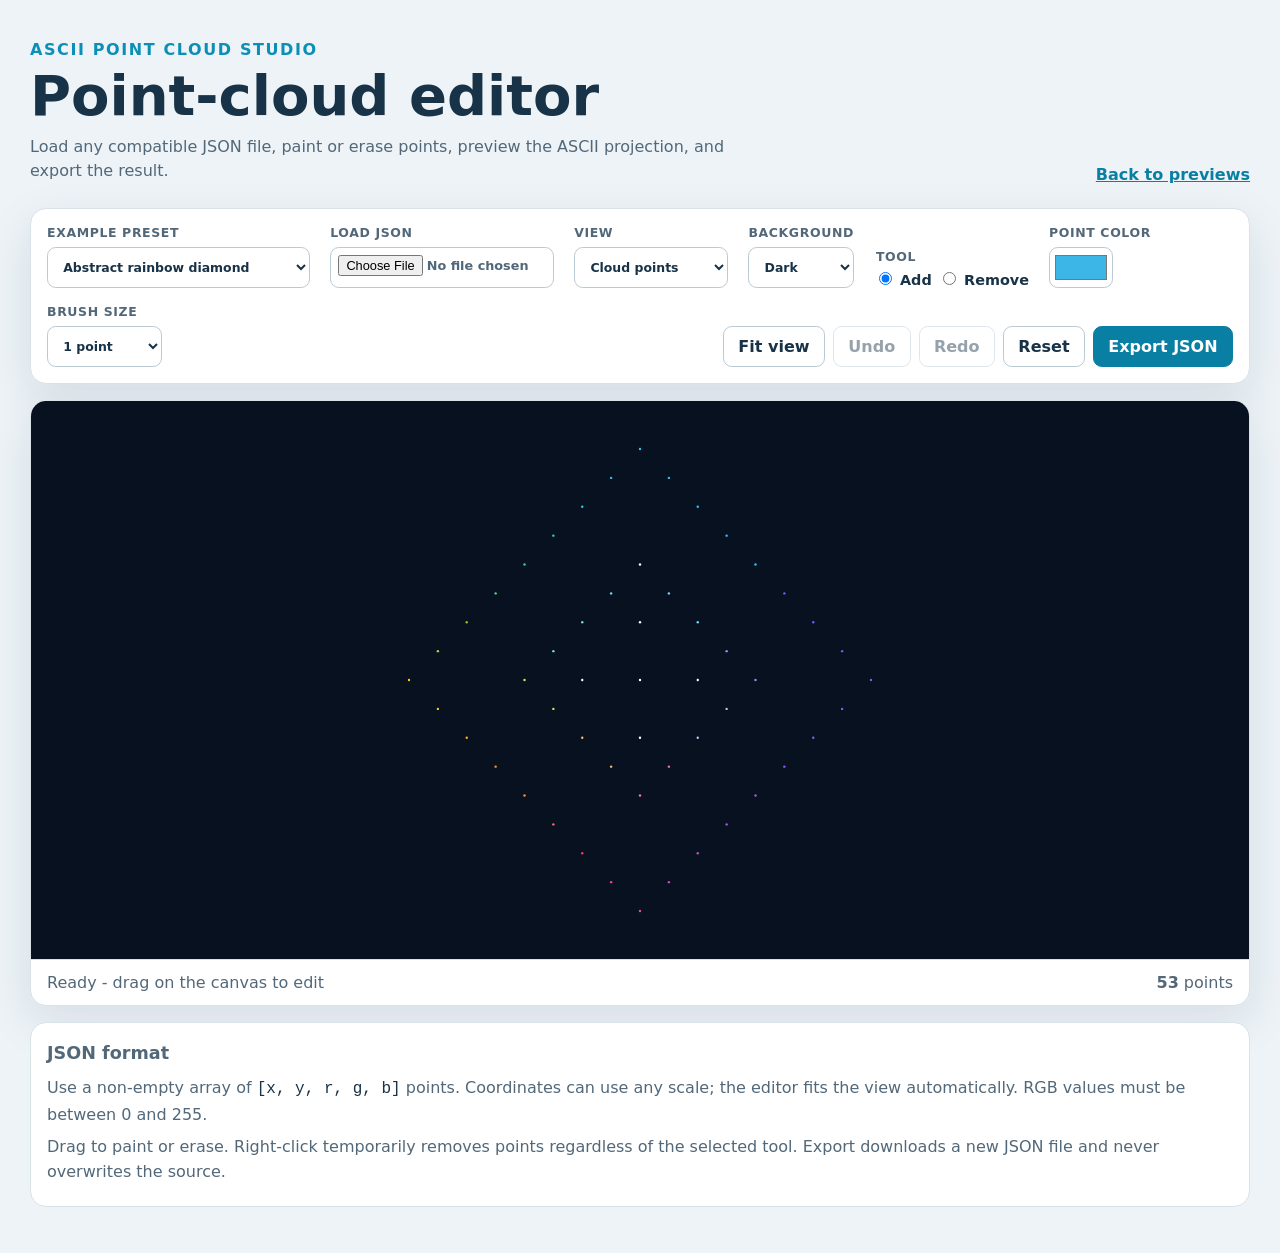
==== editor.html @ 6e560557 "Generalize project as ASCII Point Cloud Studio" ====
<!doctype html>
<html lang="en">
  <head>
    <meta charset="UTF-8" />
    <meta name="viewport" content="width=device-width, initial-scale=1" />
    <meta name="description" content="Edit, preview, and export colored point-cloud JSON data in the browser." />
    <title>Point Cloud Editor - ASCII Point Cloud Studio</title>
    <link rel="stylesheet" href="./styles/point-cloud-editor.css" />
    <script type="module" src="./src/point-cloud-editor.js?v=1"></script>
  </head>
  <body>
    <main>
      <header>
        <div>
          <p class="eyebrow">ASCII Point Cloud Studio</p>
          <h1>Point-cloud editor</h1>
          <p>Load any compatible JSON file, paint or erase points, preview the ASCII projection, and export the result.</p>
        </div>
        <a href="./index.html">Back to previews</a>
      </header>

      <section class="toolbar" aria-label="Editor controls">
        <label>
          Example preset
          <select id="preset">
            <option value="./examples/abstract-diamond.json?v=1" data-background="dark">Abstract rainbow diamond</option>
            <option value="./examples/university-of-haifa-old.json?v=1" data-background="dark">University of Haifa - classic</option>
            <option value="./examples/university-of-haifa-new.json?v=1" data-background="light">University of Haifa - current</option>
          </select>
        </label>

        <label class="file-picker">
          Load JSON
          <input id="json-file" type="file" accept=".json,application/json" />
        </label>

        <label>
          View
          <select id="view-mode">
            <option value="points">Cloud points</option>
            <option value="ascii">ASCII render</option>
          </select>
        </label>

        <label>
          Background
          <select id="background">
            <option value="dark">Dark</option>
            <option value="light">Light</option>
          </select>
        </label>

        <fieldset>
          <legend>Tool</legend>
          <label><input type="radio" name="tool" value="add" checked /> Add</label>
          <label><input type="radio" name="tool" value="remove" /> Remove</label>
        </fieldset>

        <label>
          Point color
          <input id="color" type="color" value="#3cb5e7" />
        </label>

        <label>
          Brush size
          <select id="brush-size">
            <option value="1">1 point</option>
            <option value="3">3 x 3</option>
            <option value="5">5 x 5</option>
          </select>
        </label>

        <div class="actions">
          <button id="fit" type="button">Fit view</button>
          <button id="undo" type="button" disabled>Undo</button>
          <button id="redo" type="button" disabled>Redo</button>
          <button id="reset" type="button">Reset</button>
          <button id="download" class="primary" type="button">Export JSON</button>
        </div>
      </section>

      <section class="workspace">
        <div class="canvas-wrap">
          <canvas id="editor" aria-label="Editable point cloud"></canvas>
        </div>
        <footer>
          <span id="status">Loading...</span>
          <span><strong id="count">0</strong> points</span>
        </footer>
      </section>

      <section class="help">
        <h2>JSON format</h2>
        <p>Use a non-empty array of <code>[x, y, r, g, b]</code> points. Coordinates can use any scale; the editor fits the view automatically. RGB values must be between 0 and 255.</p>
        <p>Drag to paint or erase. Right-click temporarily removes points regardless of the selected tool. Export downloads a new JSON file and never overwrites the source.</p>
      </section>
    </main>
  </body>
</html>
---- styles/point-cloud-editor.css ----
:root {
  color-scheme: light;
  font-family: Inter, ui-sans-serif, system-ui, sans-serif;
  color: #183247;
  background: #edf3f7;
}

* { box-sizing: border-box; }
body { margin: 0; }

main {
  width: min(1220px, calc(100% - 2rem));
  margin: auto;
  padding: 2rem 0 3rem;
}

header {
  display: flex;
  align-items: end;
  justify-content: space-between;
  gap: 2rem;
  margin-bottom: 1.5rem;
}

h1 { margin: 0; font-size: clamp(2rem, 5vw, 3.5rem); }
h2 { margin: 0 0 0.5rem; font-size: 1.1rem; }
header p { max-width: 720px; margin: 0.4rem 0 0; color: #526879; line-height: 1.55; }
.eyebrow { color: #0b8fb7; font-weight: 750; text-transform: uppercase; letter-spacing: 0.1em; }
a { color: #087fa3; font-weight: 700; }

.toolbar,
.workspace,
.help {
  border: 1px solid #d7e2e9;
  border-radius: 1rem;
  background: #fff;
  box-shadow: 0 1rem 3rem rgb(24 50 71 / 10%);
}

.toolbar {
  display: flex;
  flex-wrap: wrap;
  align-items: end;
  gap: 1rem 1.25rem;
  padding: 1rem;
  margin-bottom: 1rem;
}

.toolbar > label,
fieldset {
  display: grid;
  gap: 0.4rem;
  margin: 0;
  color: #526879;
  font-size: 0.78rem;
  font-weight: 750;
  text-transform: uppercase;
  letter-spacing: 0.05em;
}

fieldset { grid-template-columns: auto auto; border: 0; padding: 0; }
legend { margin-bottom: 0.35rem; }
fieldset label { color: #183247; font-size: 0.9rem; text-transform: none; letter-spacing: 0; }

select,
button,
input[type="color"],
input[type="file"] {
  min-height: 2.6rem;
  border: 1px solid #b9cad5;
  border-radius: 0.55rem;
  background: #fff;
  color: #183247;
  font: inherit;
}

select { padding: 0 2rem 0 0.7rem; }
input[type="color"] { width: 4rem; padding: 0.2rem; }
input[type="file"] { max-width: 14rem; padding: 0.45rem; color: #526879; font-size: 0.8rem; text-transform: none; letter-spacing: 0; }
button { padding: 0 0.9rem; font-weight: 700; cursor: pointer; }
button:hover:not(:disabled) { border-color: #0b8fb7; }
button:disabled { cursor: default; opacity: 0.45; }
button.primary { border-color: #087fa3; background: #087fa3; color: #fff; }

.actions { display: flex; flex-wrap: wrap; gap: 0.5rem; margin-left: auto; }
.workspace { overflow: hidden; }
.canvas-wrap { position: relative; min-height: 300px; background: #f8fbfd; }
canvas { display: block; width: 100%; height: min(62vh, 590px); cursor: crosshair; touch-action: none; }

.workspace footer {
  display: flex;
  justify-content: space-between;
  gap: 1rem;
  padding: 0.8rem 1rem;
  border-top: 1px solid #d7e2e9;
  color: #526879;
}

.help { margin-top: 1rem; padding: 1rem; color: #526879; line-height: 1.6; box-shadow: none; }
.help p { margin: 0.35rem 0; }
.help code { color: #183247; font-family: ui-monospace, SFMono-Regular, Consolas, monospace; }

@media (max-width: 760px) {
  header { display: block; }
  header a { display: inline-block; margin-top: 1rem; }
  .actions { width: 100%; margin-left: 0; }
  canvas { height: 420px; }
}
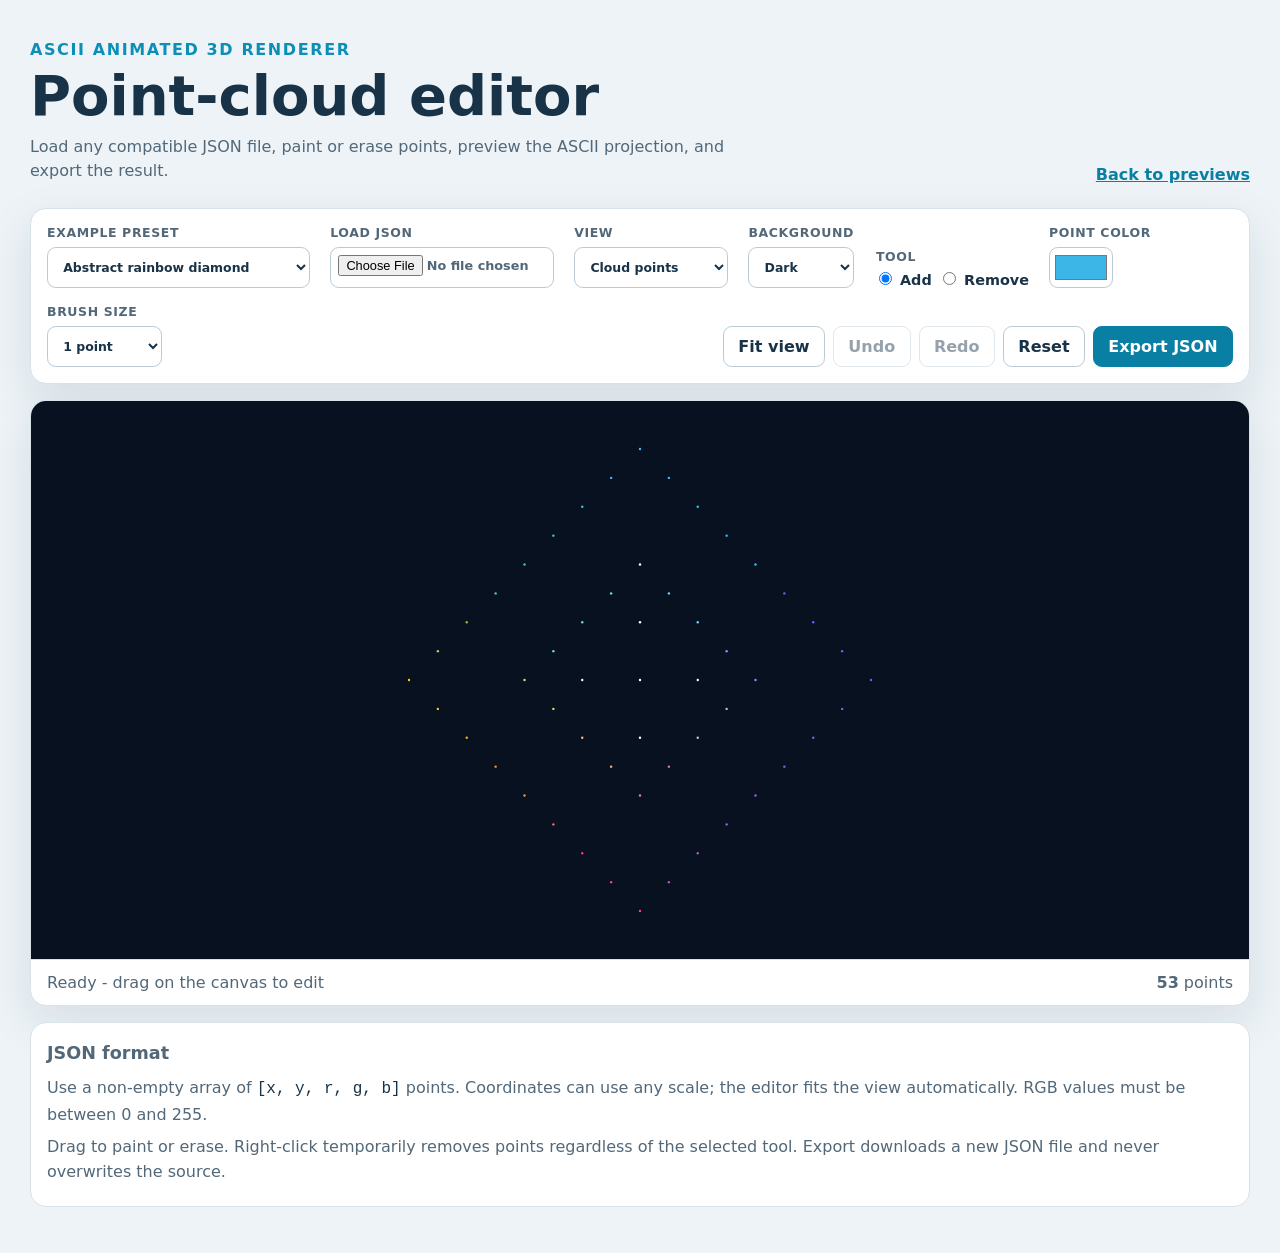
==== commit f27f6a69: "Rename project as ASCII Animated 3D Renderer" ====
--- a/editor.html
+++ b/editor.html
@@ -4,7 +4,7 @@
     <meta charset="UTF-8" />
     <meta name="viewport" content="width=device-width, initial-scale=1" />
     <meta name="description" content="Edit, preview, and export colored point-cloud JSON data in the browser." />
-    <title>Point Cloud Editor - ASCII Point Cloud Studio</title>
+    <title>Point Cloud Editor - ASCII Animated 3D Renderer</title>
     <link rel="stylesheet" href="./styles/point-cloud-editor.css" />
     <script type="module" src="./src/point-cloud-editor.js?v=1"></script>
   </head>
@@ -12,7 +12,7 @@
     <main>
       <header>
         <div>
-          <p class="eyebrow">ASCII Point Cloud Studio</p>
+          <p class="eyebrow">ASCII Animated 3D Renderer</p>
           <h1>Point-cloud editor</h1>
           <p>Load any compatible JSON file, paint or erase points, preview the ASCII projection, and export the result.</p>
         </div>
